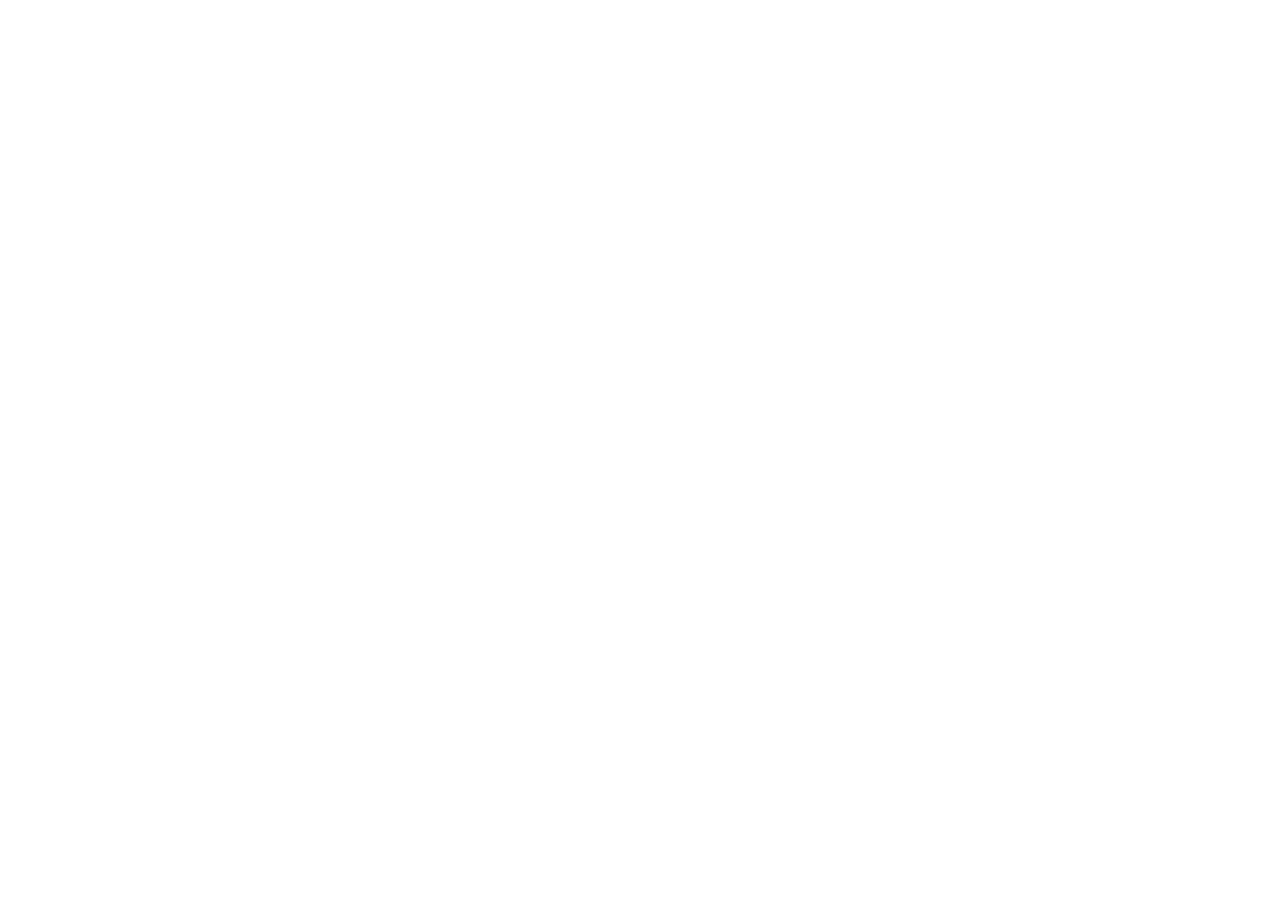
==== about.html @ b9330d1b "init project" ====
<!DOCTYPE html>
<html lang="en">

<head>
    <meta charset="UTF-8">
    <meta name="viewport" content="width=device-width, initial-scale=1.0">
    <title>ThinkPad Shop</title>
</head>

<body>

</body>

</html>
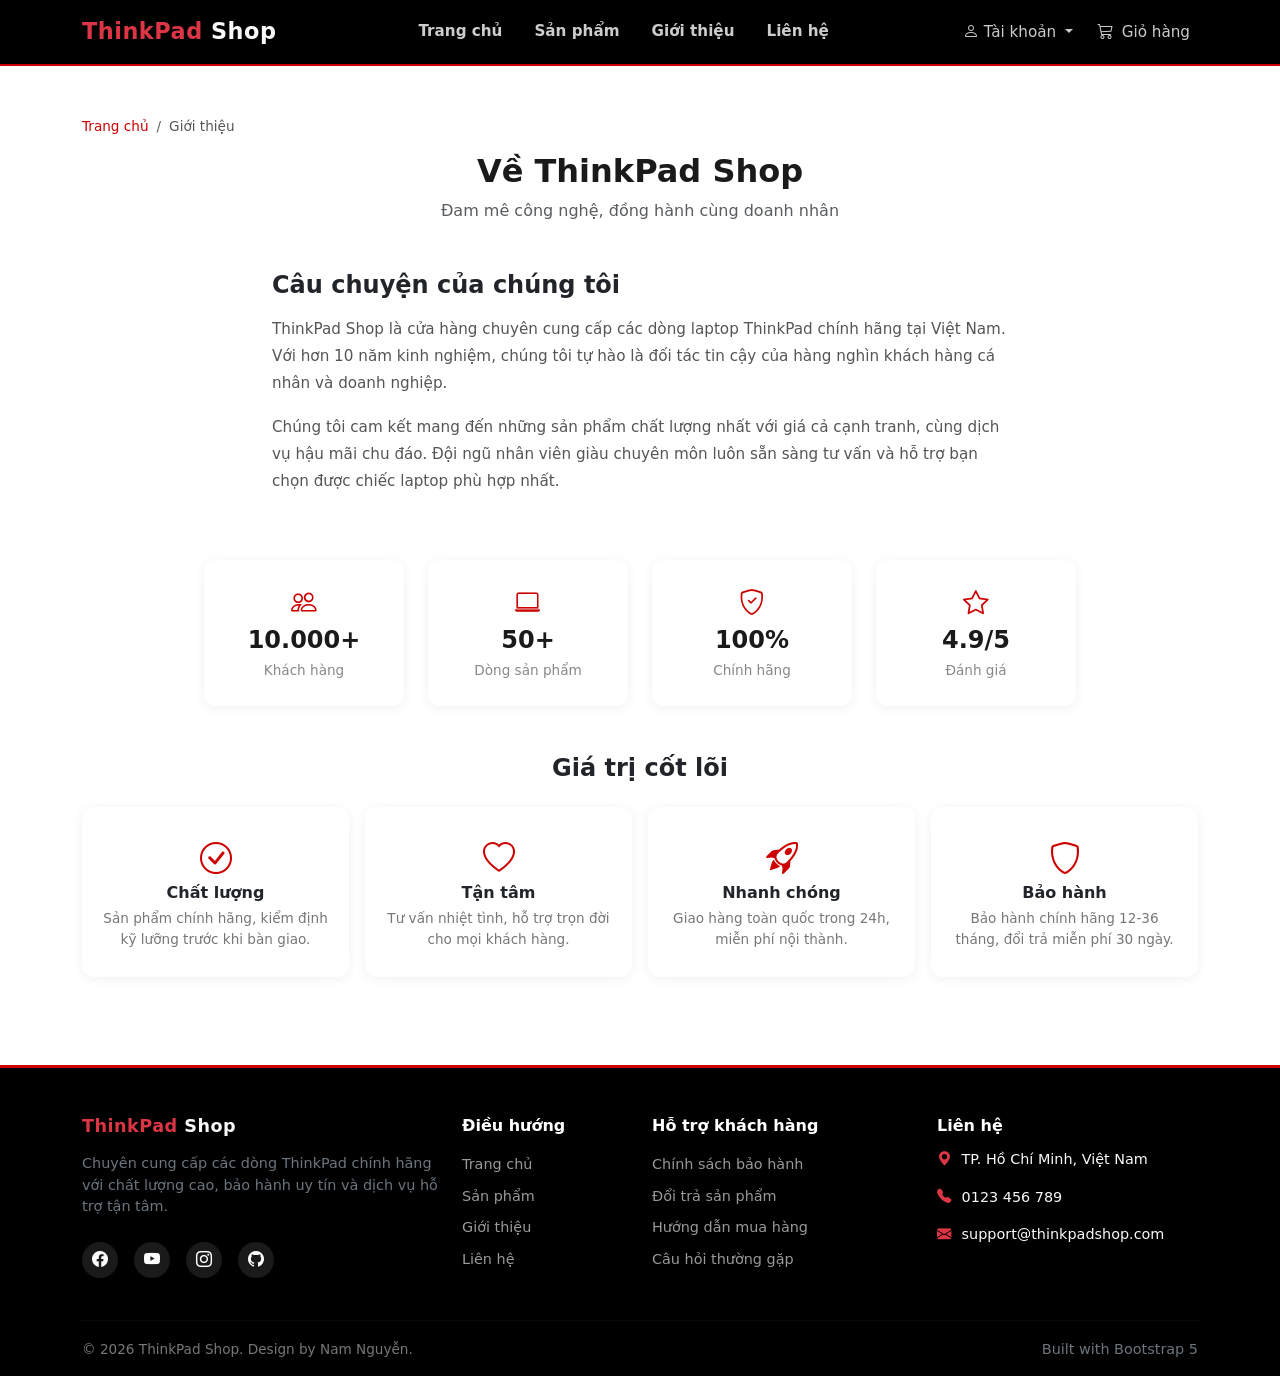
==== commit 75d21c1a: "update cart detail order payment register" ====
--- a/about.html
+++ b/about.html
@@ -1,14 +1,166 @@
 <!DOCTYPE html>
-<html lang="en">
-
+<html lang="vi">
 <head>
     <meta charset="UTF-8">
     <meta name="viewport" content="width=device-width, initial-scale=1.0">
     <title>ThinkPad Shop</title>
+
+    <link rel="stylesheet" href="./bootstrap/dist/css/bootstrap.min.css">
+    <link rel="stylesheet" href="./bootstrap/icons/bootstrap-icons.css">
+    <link rel="stylesheet" href="./assets/style/header.css">
+    <link rel="stylesheet" href="./assets/style/footer.css">
+    <link rel="stylesheet" href="./assets/style/about.css">
 </head>
+<body>
+    <!--Header-->
+    <header class="navbar navbar-expand-lg navbar-dark bg-black fixed-top">
+        <div class="container">
+            <a class="navbar-brand fw-bold text-danger" href="./index.html">
+                ThinkPad <span class="text-light">Shop</span>
+            </a>
 
-<body>
+            <div class="d-flex align-items-center gap-2 ms-auto order-lg-3">
+                <div class="dropdown">
+                    <a class="nav-link dropdown-toggle text-light px-2" href="#" role="button" data-bs-toggle="dropdown">
+                        <i class="bi bi-person fs-6"></i> <span class="d-none d-sm-inline">Tài khoản</span>
+                    </a>
+                    <ul class="dropdown-menu dropdown-menu-end">
+                        <li><a class="dropdown-item" href="./login.html">Đăng nhập</a></li>
+                        <li><a class="dropdown-item" href="./register.html">Đăng ký</a></li>
+                        <li><hr class="dropdown-divider"></li>
+                        <li><a class="dropdown-item text-danger" href="#" onclick="logoutUser();location.reload();return false;">Đăng xuất</a></li>
+                    </ul>
+                </div>
+                <a href="./cart.html" class="nav-link text-light px-2 position-relative">
+                    <i class="bi bi-cart3 fs-6"></i>
+                    <span class="badge bg-danger rounded-pill position-absolute cart-badge" style="font-size:0.65rem;top:-2px;right:-4px;display:none;">0</span>
+                    <span class="d-none d-sm-inline ms-1">Giỏ hàng</span>
+                </a>
+            </div>
 
+            <button class="navbar-toggler order-lg-4" type="button" data-bs-toggle="collapse" data-bs-target="#navbarMenu">
+                <span class="navbar-toggler-icon"></span>
+            </button>
+
+            <div class="collapse navbar-collapse order-lg-2" id="navbarMenu">
+                <ul class="navbar-nav mx-auto" id="mainMenu"></ul>
+                <script src="./data/homedb.js"></script>
+                <script>
+                    const mainMenu = document.getElementById("mainMenu");
+                    menuItems.forEach((item) => {
+                        mainMenu.innerHTML += `
+                            <li class="nav-item mx-2">
+                                <a class="nav-link fw-semibold" href="${item.href}">${item.text}</a>
+                            </li>
+                        `;
+                    });
+                    updateCartBadge();
+                    if (isLoggedIn()) {
+                        const dd = document.querySelector('.dropdown .dropdown-toggle');
+                        if (dd) dd.innerHTML = '<i class="bi bi-person-check fs-6"></i> <span class="d-none d-sm-inline">Tài khoản</span>';
+                    }
+                </script>
+            </div>
+        </div>
+    </header>
+
+    <main>
+        <div class="about-wrapper">
+            <div class="container py-2">
+                <nav aria-label="breadcrumb">
+                    <ol class="breadcrumb mb-0">
+                        <li class="breadcrumb-item"><a href="./index.html">Trang chủ</a></li>
+                        <li class="breadcrumb-item active">Giới thiệu</li>
+                    </ol>
+                </nav>
+            </div>
+            <div id="about-container"></div>
+        </div>
+    </main>
+    <script>
+        const aboutContainer = document.getElementById("about-container");
+        const statsHtml = aboutPageData.stats.map(s =>
+            `<div class="stat-item">
+                <i class="bi ${s.icon}"></i>
+                <span class="number">${s.number}</span>
+                <span class="label">${s.label}</span>
+            </div>`
+        ).join('');
+        const valuesHtml = aboutPageData.values.map(v =>
+            `<div class="col-6 col-md-3">
+                <div class="value-card">
+                    <i class="bi ${v.icon}"></i>
+                    <h5>${v.title}</h5>
+                    <p>${v.desc}</p>
+                </div>
+            </div>`
+        ).join('');
+
+        aboutContainer.innerHTML = `
+            <div class="container">
+                <div class="text-center mb-5">
+                    <h2>${aboutPageData.title}</h2>
+                    <p class="text-muted">${aboutPageData.subtitle}</p>
+                </div>
+                <div class="row justify-content-center mb-5">
+                    <div class="col-lg-8 about-intro">
+                        <h4 class="fw-bold mb-3">${aboutPageData.intro.heading}</h4>
+                        ${aboutPageData.intro.paragraphs.map(p => `<p>${p}</p>`).join('')}
+                    </div>
+                </div>
+                <div class="about-stats mb-5">${statsHtml}</div>
+                <h4 class="fw-bold text-center mb-4">Giá trị cốt lõi</h4>
+                <div class="row g-3">${valuesHtml}</div>
+            </div>
+        `;
+    </script>
+
+    <!-- Footer -->
+    <footer class="bg-black text-light pt-5 pb-3 mt-5" id="footer-container"></footer>
+    <script>
+        const footerContainer = document.getElementById("footer-container");
+        const footerHTML = `
+            <div class="container">
+                <div class="row g-4">
+                    <div class="col-lg-4 col-6">
+                        <h3 class="fw-bold text-danger">
+                            ${footerData.brand.name} <span class="text-light">${footerData.brand.suffix}</span>
+                        </h3>
+                        <p class="text-secondary mt-3">${footerData.brand.desc}</p>
+                        <div class="d-flex gap-3 mt-4">
+                            ${footerData.brand.socials.map(s => `<a href="${s.href}" class="social-icon"><i class="bi ${s.icon}"></i></a>`).join('')}
+                        </div>
+                    </div>
+                    <div class="col-lg-2 col-6">
+                        <h5 class="footer-title">${footerData.navigation.title}</h5>
+                        <ul class="list-unstyled">
+                            ${footerData.navigation.links.map(l => `<li><a href="${l.href}" class="footer-link">${l.text}</a></li>`).join('')}
+                        </ul>
+                    </div>
+                    <div class="col-lg-3 col-6">
+                        <h5 class="footer-title">${footerData.support.title}</h5>
+                        <ul class="list-unstyled">
+                            ${footerData.support.links.map(l => `<li><a href="${l.href}" class="footer-link">${l.text}</a></li>`).join('')}
+                        </ul>
+                    </div>
+                    <div class="col-lg-3 col-6">
+                        <h5 class="footer-title">${footerData.contact.title}</h5>
+                        ${footerData.contact.items.map(item => `<p><i class="bi ${item.icon} text-danger"></i> ${item.text}</p>`).join('')}
+                    </div>
+                </div>
+                <hr class="footer-divider">
+                <div class="row align-items-center">
+                    <div class="col-md-6 text-center text-md-start">
+                        <p class="copyright mb-0">${footerData.copyright}</p>
+                    </div>
+                    <div class="col-md-6 text-center text-md-end mt-3 mt-md-0">
+                        <span class="text-secondary">${footerData.builtWith}</span>
+                    </div>
+                </div>
+            </div>
+        `;
+        footerContainer.innerHTML = footerHTML;
+    </script>
+    <script src="./bootstrap/dist/js/bootstrap.bundle.min.js"></script>
 </body>
-
-</html>+</html>
--- a/assets/style/header.css
+++ b/assets/style/header.css
@@ -0,0 +1,235 @@
+/* ============================================
+   HEADER - ThinkPad Style
+   ============================================ */
+
+.navbar {
+    border-bottom: 2px solid #cc0000;
+    padding: 10px 0;
+    z-index: 1030;
+}
+
+.navbar-brand {
+    font-size: 1.4rem;
+    letter-spacing: 0.5px;
+    font-weight: 700;
+    text-decoration: none;
+}
+
+/* ---- Nút hamburger custom ---- */
+.btn-sidebar {
+    background: none;
+    border: none;
+    padding: 6px;
+    display: flex;
+    flex-direction: column;
+    gap: 5px;
+    cursor: pointer;
+}
+.btn-sidebar span {
+    display: block;
+    width: 24px;
+    height: 2px;
+    background: #fff;
+    border-radius: 2px;
+    transition: all 0.3s;
+}
+
+/* Menu desktop */
+.navbar .nav-link {
+    color: #ccc !important;
+    font-size: 0.95rem;
+    padding: 8px 16px;
+    transition: color 0.2s;
+    border-radius: 4px;
+}
+.navbar .nav-link:hover {
+    color: #fff !important;
+    background: rgba(255,255,255,0.06);
+}
+
+.dropdown-menu {
+    background: #1a1a1a;
+    border: 1px solid #333;
+    border-top: 2px solid #cc0000;
+    padding: 6px 0;
+}
+.dropdown-item {
+    color: #bbb;
+    font-size: 0.9rem;
+    padding: 10px 20px;
+    transition: all 0.2s;
+}
+.dropdown-item:hover {
+    background: #222;
+    color: #cc0000;
+}
+.dropdown-divider {
+    border-color: #333;
+}
+
+/* ============================================
+   SIDEBAR MOBILE
+   ============================================ */
+
+/* Overlay */
+.sidebar-overlay {
+    position: fixed;
+    top: 0;
+    left: 0;
+    width: 100%;
+    height: 100%;
+    background: rgba(0,0,0,0.6);
+    z-index: 1040;
+    opacity: 0;
+    visibility: hidden;
+    transition: all 0.3s ease;
+}
+.sidebar-overlay.active {
+    opacity: 1;
+    visibility: visible;
+}
+
+/* Sidebar */
+.sidebar {
+    position: fixed;
+    top: 0;
+    left: 0;
+    width: 280px;
+    height: 100%;
+    background: #0a0a0a;
+    z-index: 1050;
+    transform: translateX(-100%);
+    transition: transform 0.3s ease;
+    overflow-y: auto;
+    display: flex;
+    flex-direction: column;
+}
+.sidebar.active {
+    transform: translateX(0);
+}
+
+/* Header sidebar */
+.sidebar-header {
+    display: flex;
+    align-items: center;
+    justify-content: space-between;
+    padding: 18px 20px;
+    border-bottom: 1px solid #1a1a1a;
+}
+.sidebar-header .navbar-brand {
+    font-size: 1.2rem;
+}
+.btn-close-sidebar {
+    background: none;
+    border: none;
+    color: #999;
+    font-size: 1.3rem;
+    cursor: pointer;
+    padding: 4px 8px;
+    transition: color 0.2s;
+}
+.btn-close-sidebar:hover {
+    color: #fff;
+}
+
+/* Menu */
+.sidebar-menu {
+    list-style: none;
+    padding: 12px 0;
+    margin: 0;
+}
+.sidebar-link {
+    display: flex;
+    align-items: center;
+    gap: 12px;
+    padding: 14px 24px;
+    color: #aaa;
+    text-decoration: none;
+    font-size: 0.95rem;
+    border-left: 3px solid transparent;
+    transition: all 0.2s;
+}
+.sidebar-link i {
+    font-size: 1.1rem;
+    width: 20px;
+    text-align: center;
+}
+.sidebar-link:hover,
+.sidebar-link.active {
+    background: #111;
+    color: #fff;
+    border-left-color: #cc0000;
+    padding-left: 28px;
+}
+.sidebar-link.active {
+    color: #cc0000;
+}
+
+/* Divider */
+.sidebar-divider {
+    height: 1px;
+    background: #1a1a1a;
+    margin: 8px 20px;
+}
+
+/* ===== Mobile navbar collapse ===== */
+@media (max-width: 991.98px) {
+    .navbar-brand {
+        font-size: 1.1rem;
+    }
+    .navbar-collapse {
+        background: #0d0d0d;
+        padding: 16px;
+        border-radius: 0 0 12px 12px;
+        margin-top: 10px;
+        border-top: 2px solid #cc0000;
+        max-height: 85vh;
+        overflow-y: auto;
+    }
+    .navbar-collapse .navbar-nav {
+        text-align: center;
+    }
+    .navbar-collapse .nav-link {
+        padding: 12px 16px;
+        border-bottom: 1px solid #1a1a1a;
+        font-size: 1rem;
+    }
+
+    .navbar .d-flex.align-items-center.gap-2 {
+        gap: 4px !important;
+    }
+    .navbar .d-flex .nav-link {
+        padding: 6px 8px;
+        font-size: 0.9rem;
+        white-space: nowrap;
+    }
+    .navbar .d-flex .dropdown-menu {
+        position: absolute !important;
+    }
+}
+
+/* Ẩn sidebar trên desktop */
+@media (min-width: 992px) {
+    .sidebar,
+    .sidebar-overlay {
+        display: none;
+    }
+}
+
+/* Ẩn nút hamburger trên desktop */
+@media (min-width: 992px) {
+    .btn-sidebar {
+        display: none;
+    }
+}
+
+/* ===== Mobile nhỏ < 400px ===== */
+@media (max-width: 400px) {
+    .navbar-brand {
+        font-size: 1rem;
+    }
+    .navbar .nav-link {
+        font-size: 0.85rem;
+        padding: 6px 10px;
+    }
+}
--- a/assets/style/footer.css
+++ b/assets/style/footer.css
@@ -0,0 +1,168 @@
+/* ============================================
+   FOOTER - ThinkPad Style
+   ============================================ */
+
+footer {
+    background: #0d0d0d;
+    border-top: 3px solid #cc0000;
+    font-size: 0.9rem;
+}
+
+footer h3.fw-bold {
+    font-size: 1.1rem;
+    letter-spacing: 0.5px;
+}
+
+.footer-title {
+    color: #fff;
+    font-weight: 600;
+    margin-bottom: 14px;
+    font-size: 1rem;
+}
+
+.footer-link {
+    color: #999;
+    text-decoration: none;
+    display: block;
+    padding: 5px 0;
+    font-size: 0.9rem;
+    transition: color 0.2s;
+}
+.footer-link:hover {
+    color: #cc0000;
+}
+
+.social-icon {
+    display: inline-flex;
+    align-items: center;
+    justify-content: center;
+    width: 36px;
+    height: 36px;
+    background: #1a1a1a;
+    color: #fff;
+    border-radius: 50%;
+    font-size: 1rem;
+    text-decoration: none;
+    transition: all 0.2s;
+}
+.social-icon:hover {
+    background: #cc0000;
+    color: #fff;
+}
+
+.footer-divider {
+    border-color: #222;
+    margin: 28px 0 18px;
+}
+
+.copyright {
+    color: #777;
+    font-size: 0.85rem;
+}
+
+footer p i {
+    width: 20px;
+    text-align: center;
+    margin-right: 6px;
+}
+
+/* ===== Tablet + Mobile < 992px ===== */
+@media (max-width: 991.98px) {
+    footer .row.g-4 > div {
+        margin-bottom: 24px;
+    }
+    footer .row.g-4 > div:last-child {
+        margin-bottom: 0;
+    }
+}
+
+/* ===== Mobile < 768px ===== */
+@media (max-width: 767.98px) {
+    footer {
+        text-align: center;
+    }
+
+    footer .row.g-4 > div {
+        padding-bottom: 20px;
+        margin-bottom: 20px;
+        border-bottom: 1px solid #1a1a1a;
+    }
+    footer .row.g-4 > div:last-child {
+        padding-bottom: 0;
+        margin-bottom: 0;
+        border-bottom: none;
+    }
+
+    .footer-title {
+        margin-bottom: 12px;
+        font-size: 1rem;
+    }
+
+    .social-icon {
+        width: 40px;
+        height: 40px;
+        font-size: 1.1rem;
+    }
+
+    .d-flex.gap-3 {
+        justify-content: center;
+    }
+
+    footer p i {
+        margin-right: 4px;
+    }
+
+    .copyright {
+        font-size: 0.8rem;
+    }
+}
+
+/* ===== Mobile nhỏ < 576px ===== */
+@media (max-width: 575.98px) {
+    footer {
+        font-size: 0.85rem;
+        padding-top: 24px;
+        padding-bottom: 16px;
+    }
+
+    footer .row.g-4 > div {
+        padding-bottom: 16px;
+        margin-bottom: 16px;
+    }
+
+    .footer-title {
+        font-size: 0.9rem;
+        margin-bottom: 10px;
+    }
+
+    .footer-link {
+        font-size: 0.85rem;
+        padding: 3px 0;
+    }
+
+    .copyright {
+        font-size: 0.78rem;
+    }
+
+    .footer-divider {
+        margin: 16px 0 12px;
+    }
+}
+
+/* ===== Mobile siêu nhỏ < 400px ===== */
+@media (max-width: 400px) {
+    footer {
+        font-size: 0.78rem;
+    }
+    .footer-title {
+        font-size: 0.85rem;
+    }
+    .social-icon {
+        width: 32px;
+        height: 32px;
+        font-size: 0.85rem;
+    }
+    footer p i {
+        margin-right: 6px;
+    }
+}
--- a/assets/style/about.css
+++ b/assets/style/about.css
@@ -0,0 +1,126 @@
+.breadcrumb {
+    background: transparent;
+    padding: 8px 0;
+    margin-bottom: 0;
+    font-size: 0.85rem;
+}
+
+.breadcrumb a {
+    color: #cc0000;
+    text-decoration: none;
+}
+
+.breadcrumb a:hover {
+    text-decoration: underline;
+}
+
+.breadcrumb-item.active {
+    color: #555;
+}
+
+.about-wrapper {
+    padding: 100px 16px 40px;
+}
+
+.about-wrapper h2 {
+    font-weight: 700;
+    color: #1a1a1a;
+}
+
+.about-intro p {
+    color: #555;
+    line-height: 1.8;
+    font-size: 0.95rem;
+}
+
+.about-stats {
+    display: flex;
+    justify-content: center;
+    gap: 24px;
+    flex-wrap: wrap;
+}
+
+.stat-item {
+    text-align: center;
+    padding: 24px 28px;
+    background: #fff;
+    border-radius: 12px;
+    box-shadow: 0 2px 12px rgba(0,0,0,0.06);
+    flex: 1;
+    min-width: 140px;
+    max-width: 200px;
+}
+
+.stat-item i {
+    font-size: 1.6rem;
+    color: #cc0000;
+    margin-bottom: 8px;
+}
+
+.stat-item .number {
+    font-size: 1.5rem;
+    font-weight: 700;
+    color: #1a1a1a;
+    display: block;
+}
+
+.stat-item .label {
+    font-size: 0.85rem;
+    color: #888;
+}
+
+.value-card {
+    text-align: center;
+    padding: 28px 20px;
+    background: #fff;
+    border-radius: 12px;
+    box-shadow: 0 2px 12px rgba(0,0,0,0.06);
+    height: 100%;
+    transition: transform 0.3s;
+}
+
+.value-card:hover {
+    transform: translateY(-4px);
+}
+
+.value-card i {
+    font-size: 2rem;
+    color: #cc0000;
+    margin-bottom: 12px;
+}
+
+.value-card h5 {
+    font-weight: 600;
+    font-size: 1rem;
+    margin-bottom: 6px;
+}
+
+.value-card p {
+    color: #777;
+    font-size: 0.85rem;
+    margin: 0;
+    line-height: 1.5;
+}
+
+@media (max-width: 767.98px) {
+    .about-wrapper {
+        padding: 80px 12px 24px;
+    }
+    .stat-item {
+        min-width: 120px;
+        padding: 18px 16px;
+    }
+    .stat-item .number {
+        font-size: 1.2rem;
+    }
+}
+
+@media (max-width: 575.98px) {
+    .about-stats {
+        gap: 12px;
+    }
+    .stat-item {
+        min-width: calc(50% - 12px);
+        max-width: none;
+    }
+}
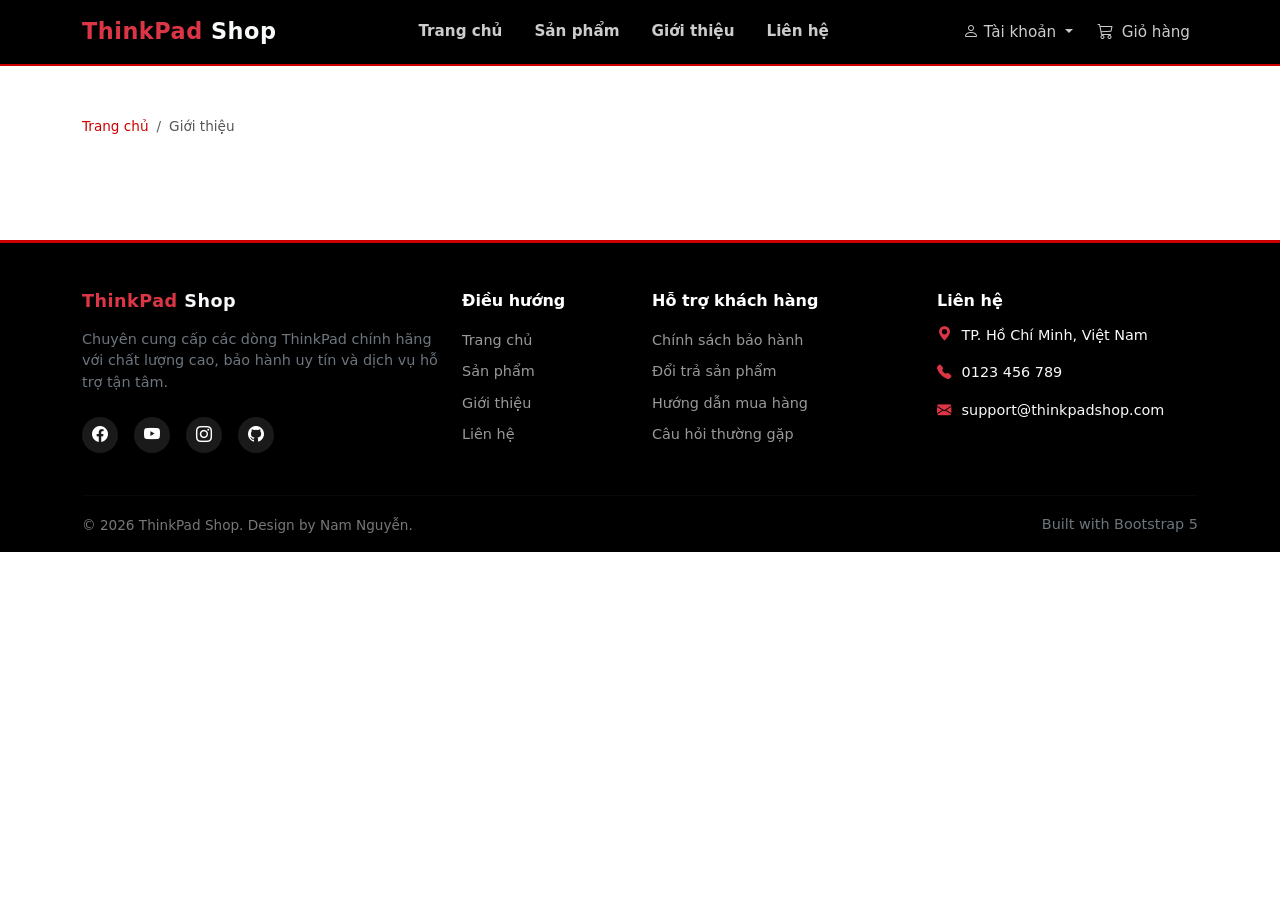
==== commit 09f58b9a: "create admin.css and admin.html , remove file  homedb.js" ====
--- a/about.html
+++ b/about.html
@@ -1,5 +1,6 @@
 <!DOCTYPE html>
 <html lang="vi">
+
 <head>
     <meta charset="UTF-8">
     <meta name="viewport" content="width=device-width, initial-scale=1.0">
@@ -11,6 +12,7 @@
     <link rel="stylesheet" href="./assets/style/footer.css">
     <link rel="stylesheet" href="./assets/style/about.css">
 </head>
+
 <body>
     <!--Header-->
     <header class="navbar navbar-expand-lg navbar-dark bg-black fixed-top">
@@ -21,30 +23,50 @@
 
             <div class="d-flex align-items-center gap-2 ms-auto order-lg-3">
                 <div class="dropdown">
-                    <a class="nav-link dropdown-toggle text-light px-2" href="#" role="button" data-bs-toggle="dropdown">
+                    <a class="nav-link dropdown-toggle text-light px-2" href="#" role="button"
+                        data-bs-toggle="dropdown">
                         <i class="bi bi-person fs-6"></i> <span class="d-none d-sm-inline">Tài khoản</span>
                     </a>
                     <ul class="dropdown-menu dropdown-menu-end">
                         <li><a class="dropdown-item" href="./login.html">Đăng nhập</a></li>
                         <li><a class="dropdown-item" href="./register.html">Đăng ký</a></li>
-                        <li><hr class="dropdown-divider"></li>
-                        <li><a class="dropdown-item text-danger" href="#" onclick="logoutUser();location.reload();return false;">Đăng xuất</a></li>
+                        <li>
+                            <hr class="dropdown-divider">
+                        </li>
+                        <li><a class="dropdown-item text-danger" href="#"
+                                onclick="logoutUser();location.reload();return false;">Đăng xuất</a></li>
                     </ul>
                 </div>
                 <a href="./cart.html" class="nav-link text-light px-2 position-relative">
                     <i class="bi bi-cart3 fs-6"></i>
-                    <span class="badge bg-danger rounded-pill position-absolute cart-badge" style="font-size:0.65rem;top:-2px;right:-4px;display:none;">0</span>
+                    <span class="badge bg-danger rounded-pill position-absolute cart-badge"
+                        style="font-size:0.65rem;top:-2px;right:-4px;display:none;">0</span>
                     <span class="d-none d-sm-inline ms-1">Giỏ hàng</span>
                 </a>
             </div>
 
-            <button class="navbar-toggler order-lg-4" type="button" data-bs-toggle="collapse" data-bs-target="#navbarMenu">
+            <button class="navbar-toggler order-lg-4" type="button" data-bs-toggle="collapse"
+                data-bs-target="#navbarMenu">
                 <span class="navbar-toggler-icon"></span>
             </button>
 
             <div class="collapse navbar-collapse order-lg-2" id="navbarMenu">
                 <ul class="navbar-nav mx-auto" id="mainMenu"></ul>
-                <script src="./data/homedb.js"></script>
+                <script>
+                    // ===== inlined homedb.js =====
+                    const menuItems = [
+                        { href: "./index.html", text: "Trang chủ" },
+                        { href: "./products.html", text: "Sản phẩm" },
+                        { href: "./about.html", text: "Giới thiệu" },
+                        { href: "./contact.html", text: "Liên hệ" }
+                    ];
+                    const categorise = [{ title: "ThinkPad X1", content: "Cao cấp, siêu nhẹ, cho doanh nhân.", image: "./assets/image/cate.jpg" }, { title: "ThinkPad T Series", content: "Văn phòng, lập trình, pin bền.", image: "./assets/image/cate.jpg" }, { title: "ThinkPad P Series", content: "Workstation cho đồ họa và kỹ thuật.", image: "./assets/image/cate.jpg" }, { title: "ThinkPad E Series", content: "Giá tốt cho sinh viên và văn phòng.", image: "./assets/image/cate.jpg" }];
+                    const carouselData = [{ image: "./assets/image/carousel1.jpg", title: "ThinkPad X1 Carbon Gen 12", subtitle: "Siêu nhẹ · Bền bỉ · Hiệu năng đỉnh cao", active: true }, { image: "./assets/image/carousel2.jpg", title: "ThinkPad T Series 2025", subtitle: "Ổn định · Chuyên nghiệp · Giá tốt", active: false }, { image: "./assets/image/carousel3.jpg", title: "ThinkPad P Series Workstation", subtitle: "Đồ họa mạnh · Chuẩn kỹ sư · Hiệu năng workstation", active: false }];
+                    const featuredProducts = [{ image: "./assets/image/cate.jpg", name: "ThinkPad X1 Carbon", specs: "Intel Core Ultra 7 · 32GB RAM · 1TB SSD", price: "39.990.000₫", id: "x1-carbon-gen12" }, { image: "./assets/image/cate.jpg", name: "ThinkPad T14s Gen 5", specs: "AMD Ryzen 7 · 16GB RAM · 512GB SSD", price: "28.500.000₫", id: "t14s-gen5" }, { image: "./assets/image/cate.jpg", name: "ThinkPad E16 Gen 2", specs: "Intel Core i7 · 16GB RAM · 512GB SSD", price: "22.990.000₫", id: "e16-gen2" }, { image: "./assets/image/cate.jpg", name: "ThinkPad P16s Gen 3", specs: "AMD Ryzen 9 · 32GB RAM · 1TB SSD", price: "45.000.000₫", id: "p16s-gen3" }];
+                    const footerData = { brand: { name: 'ThinkPad', suffix: 'Shop', desc: 'Chuyên cung cấp các dòng ThinkPad chính hãng với chất lượng cao, bảo hành uy tín và dịch vụ hỗ trợ tận tâm.', socials: [{ icon: 'bi-facebook', href: '#' }, { icon: 'bi-youtube', href: '#' }, { icon: 'bi-instagram', href: '#' }, { icon: 'bi-github', href: '#' }] }, navigation: { title: 'Điều hướng', links: [{ href: './index.html', text: 'Trang chủ' }, { href: './products.html', text: 'Sản phẩm' }, { href: './about.html', text: 'Giới thiệu' }, { href: './contact.html', text: 'Liên hệ' }] }, support: { title: 'Hỗ trợ khách hàng', links: [{ href: '#', text: 'Chính sách bảo hành' }, { href: '#', text: 'Đổi trả sản phẩm' }, { href: '#', text: 'Hướng dẫn mua hàng' }, { href: '#', text: 'Câu hỏi thường gặp' }] }, contact: { title: 'Liên hệ', items: [{ icon: 'bi-geo-alt-fill', text: 'TP. Hồ Chí Minh, Việt Nam' }, { icon: 'bi-telephone-fill', text: '0123 456 789' }, { icon: 'bi-envelope-fill', text: 'support@thinkpadshop.com' }] }, copyright: '© 2026 ThinkPad Shop. Design by Nam Nguyễn.', builtWith: 'Built with Bootstrap 5' };
+                    function isLoggedIn() { return localStorage.getItem('thinkpad_logged_in') === 'true' } function loginUser() { localStorage.setItem('thinkpad_logged_in', 'true') } function logoutUser() { localStorage.removeItem('thinkpad_logged_in') } function getCart() { try { return JSON.parse(localStorage.getItem('thinkpad_cart')) || [] } catch { return [] } } function saveCart(cart) { localStorage.setItem('thinkpad_cart', JSON.stringify(cart)) } function addToCart(product) { const cart = getCart(); const existing = cart.find(item => item.id === product.id); if (existing) { existing.qty += product.qty || 1 } else { cart.push({ id: product.id, image: product.image, name: product.name, specs: product.specs, price: typeof product.price === 'string' ? parsePrice(product.price) : product.price, qty: product.qty || 1 }) } saveCart(cart); alert('Đã thêm vào giỏ hàng!'); updateCartBadge() } function updateCartBadge() { const cart = getCart(); const count = cart.reduce((sum, item) => sum + item.qty, 0); document.querySelectorAll('.cart-badge').forEach(el => { el.textContent = count; el.style.display = count > 0 ? 'inline' : 'none' }) } function parsePrice(str) { return parseInt(String(str).replace(/[.\s₫]/g, '')) } function fmtPrice(num) { return Number(num).toString().replace(/\B(?=(\d{3})+(?!\d))/g, '.') + '₫' }
+                    // ===== end inlined homedb.js =====
+                </script>
                 <script>
                     const mainMenu = document.getElementById("mainMenu");
                     menuItems.forEach((item) => {
@@ -163,4 +185,5 @@
     </script>
     <script src="./bootstrap/dist/js/bootstrap.bundle.min.js"></script>
 </body>
-</html>
+
+</html>
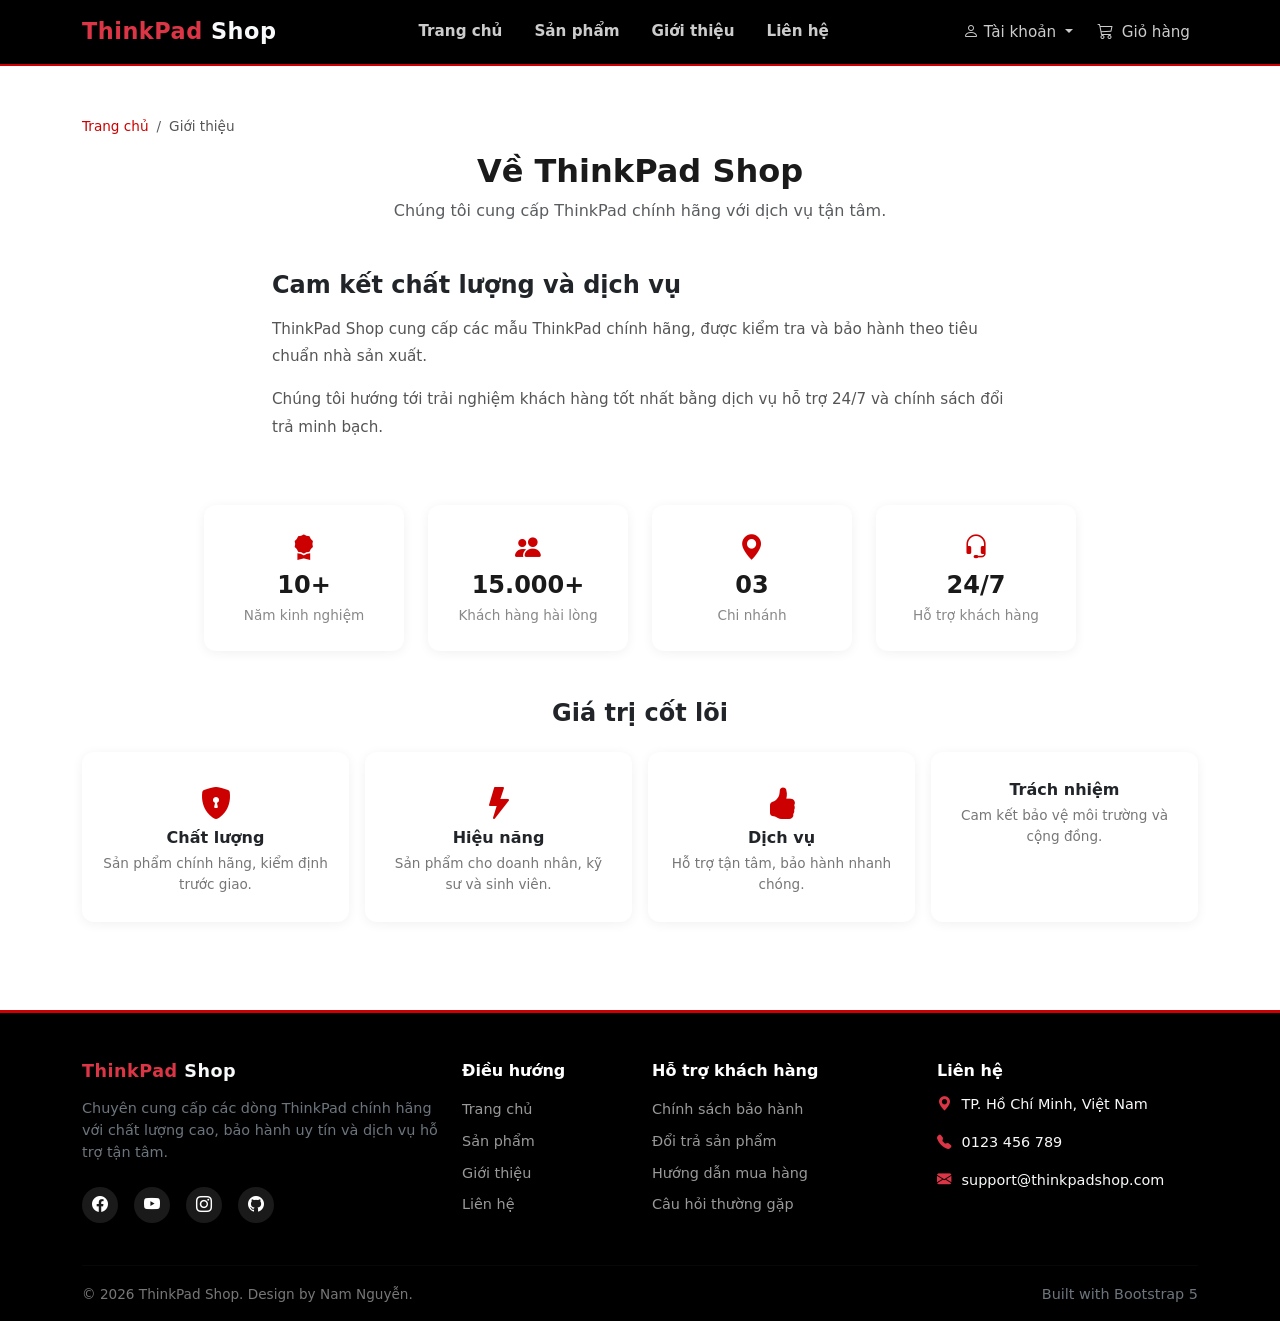
==== commit 56621ccf: "refactor code" ====
--- a/about.html
+++ b/about.html
@@ -97,6 +97,7 @@
                 </nav>
             </div>
             <div id="about-container"></div>
+            <script src="./data/aboutPageData.js"></script>
         </div>
     </main>
     <script>
--- a/assets/style/header.css
+++ b/assets/style/header.css
@@ -232,4 +232,81 @@
         font-size: 0.85rem;
         padding: 6px 10px;
     }
+}
+
+/* Pagination - red theme */
+.pagination .page-link {
+    color: #cc0000;
+    border-color: #cc0000;
+    border-radius: 6px;
+    padding: 6px 10px;
+    margin: 0 4px;
+}
+.pagination .page-link:hover {
+    color: #fff;
+    background-color: #cc0000;
+    border-color: #cc0000;
+}
+.pagination .page-item.active .page-link {
+    background-color: #cc0000;
+    color: #fff;
+    border-color: #cc0000;
+    box-shadow: 0 4px 10px rgba(204,0,0,0.15);
+}
+.pagination .page-item.disabled .page-link {
+    color: #777;
+    border-color: #e9e9e9;
+    background: transparent;
+}
+
+/* Brand hover accents */
+:root {
+    --brand: #cc0000;
+    --brand-dark: #990000;
+}
+
+/* General link hover — use brand color */
+a:hover {
+    color: var(--brand);
+    text-decoration: underline;
+}
+
+/* Navbar: keep white text but subtle red background on hover */
+.navbar .nav-link:hover {
+    color: #fff !important;
+    background: rgba(204,0,0,0.06);
+}
+
+/* Sidebar link hover should use brand accent */
+.sidebar-link:hover {
+    color: var(--brand);
+    border-left-color: var(--brand);
+    background: rgba(204,0,0,0.03);
+}
+
+/* Footer link hover */
+.footer-link:hover {
+    color: var(--brand);
+}
+
+/* Outline secondary buttons — subtle brand fill on hover */
+.btn-outline-secondary:hover,
+.btn-outline-secondary:focus {
+    color: #fff !important;
+    background: var(--brand) !important;
+    border-color: var(--brand) !important;
+}
+
+/* Subtle red focus ring for form controls and interactive elements */
+.btn:focus, .page-link:focus, .form-control:focus, .form-select:focus {
+    box-shadow: 0 0 0 0.2rem rgba(204,0,0,0.12);
+}
+
+/* Header hover: chữ đỏ, no background */
+.navbar .nav-link:hover,
+.navbar-brand:hover,
+.navbar-brand:hover .text-light {
+    color: var(--brand) !important;
+    background: transparent !important;
+    text-decoration: none !important;
 }
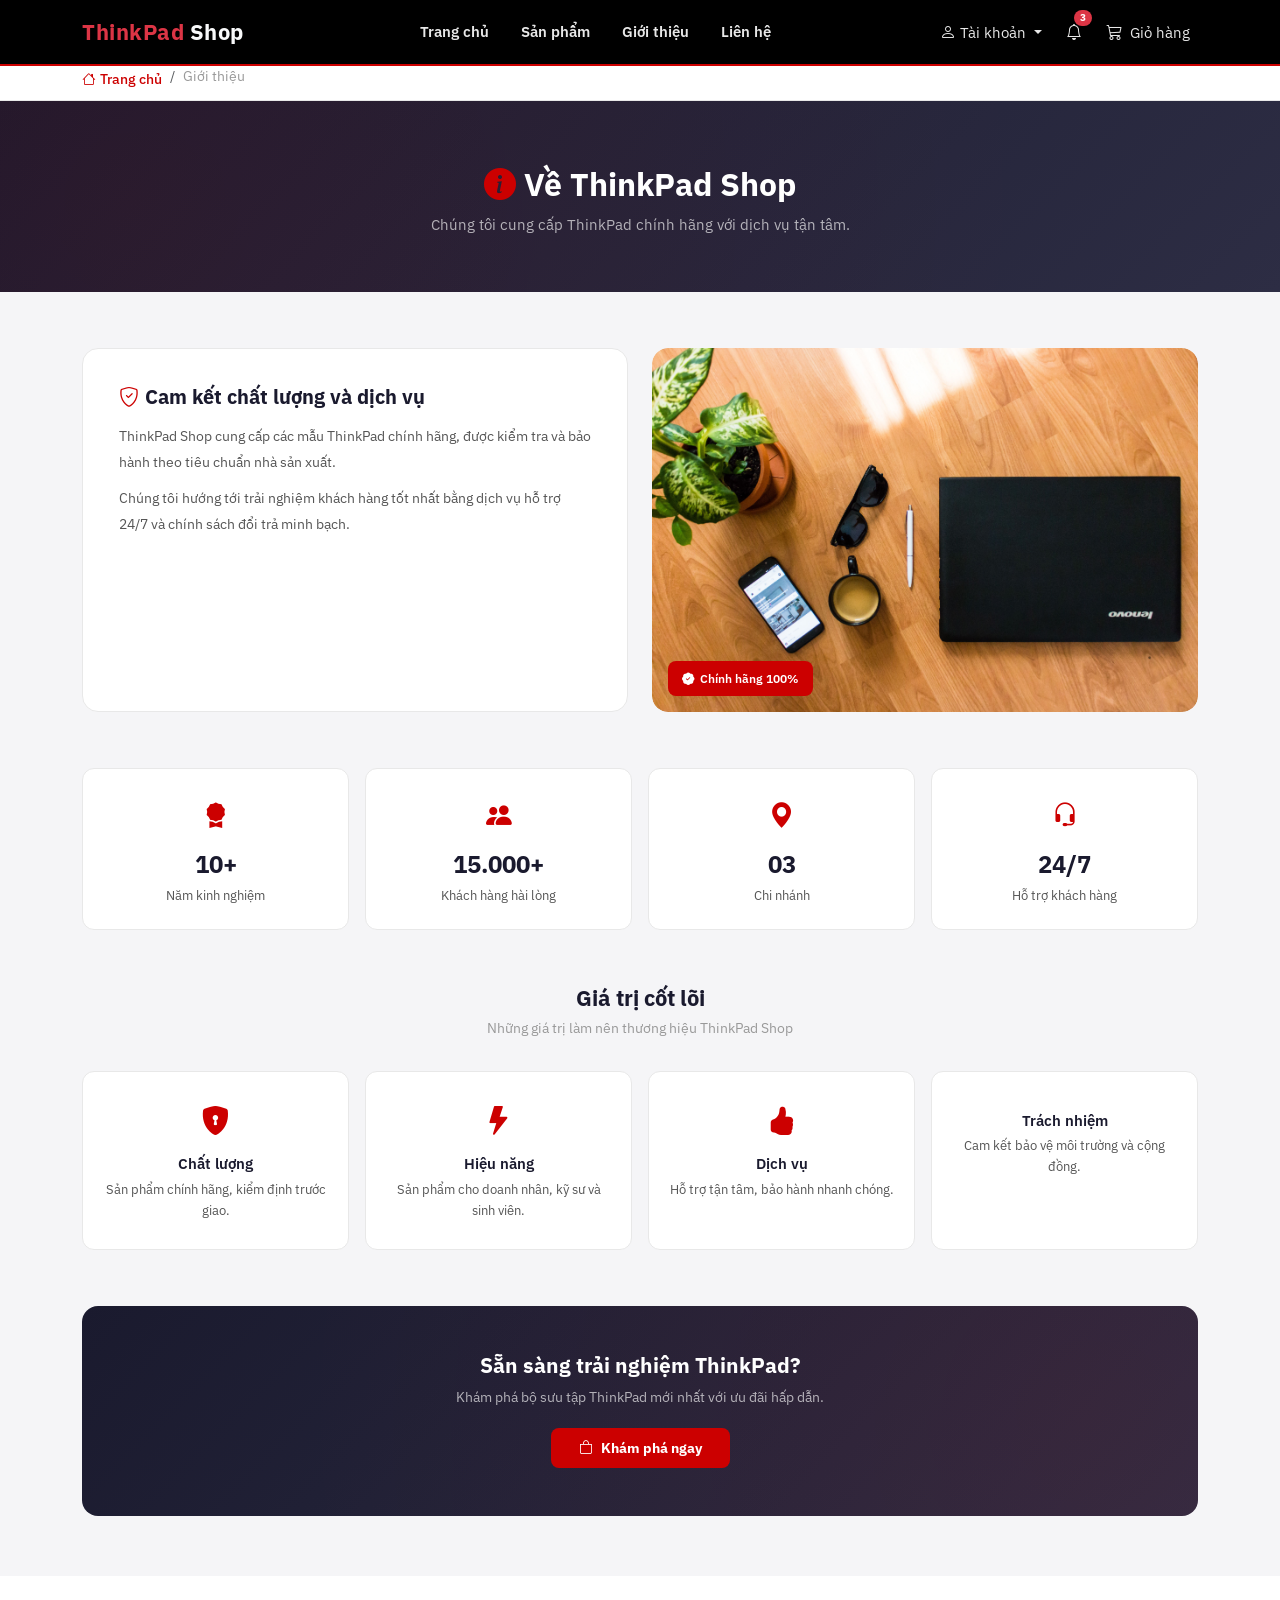
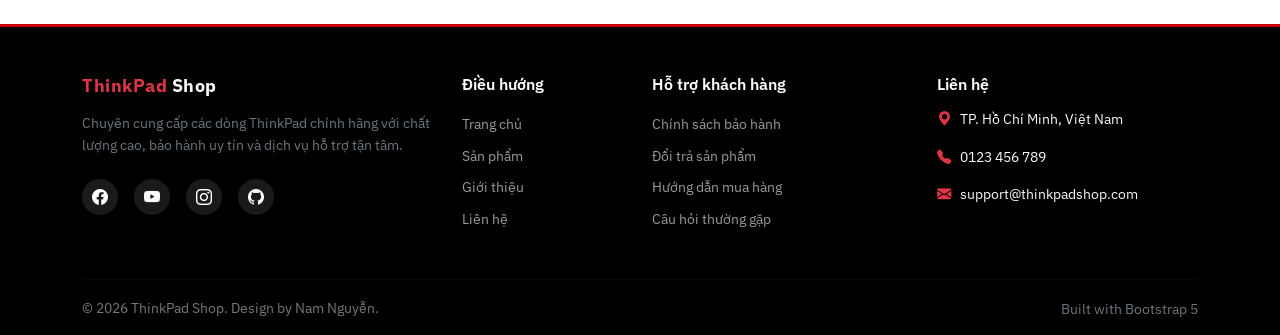
==== commit 60dad885: "update index and product" ====
--- a/about.html
+++ b/about.html
@@ -4,7 +4,12 @@
 <head>
     <meta charset="UTF-8">
     <meta name="viewport" content="width=device-width, initial-scale=1.0">
-    <title>ThinkPad Shop</title>
+    <title>Giới thiệu - ThinkPad Shop</title>
+
+    <link rel="preconnect" href="https://fonts.googleapis.com">
+    <link rel="preconnect" href="https://fonts.gstatic.com" crossorigin>
+    <link href="https://fonts.googleapis.com/css2?family=IBM+Plex+Sans:wght@400;500;600;700;800&display=swap"
+        rel="stylesheet">
 
     <link rel="stylesheet" href="./bootstrap/dist/css/bootstrap.min.css">
     <link rel="stylesheet" href="./bootstrap/icons/bootstrap-icons.css">
@@ -14,6 +19,7 @@
 </head>
 
 <body>
+    <!--Header-->
     <!--Header-->
     <header class="navbar navbar-expand-lg navbar-dark bg-black fixed-top">
         <div class="container">
@@ -37,6 +43,29 @@
                                 onclick="logoutUser();location.reload();return false;">Đăng xuất</a></li>
                     </ul>
                 </div>
+                <div class="dropdown">
+                    <a class="nav-link text-light px-2 position-relative" href="#" role="button"
+                        data-bs-toggle="dropdown">
+                        <i class="bi bi-bell fs-6"></i>
+                        <span class="badge bg-danger rounded-pill position-absolute notif-badge"
+                            style="font-size:0.6rem;top:-2px;right:-2px;">3</span>
+                    </a>
+                    <ul class="dropdown-menu dropdown-menu-end" style="min-width:280px;">
+                        <li>
+                            <h6 class="dropdown-header">Thông báo</h6>
+                        </li>
+                        <li><a class="dropdown-item" href="#"><small class="text-muted">ThinkPad X1 Carbon vừa được cập
+                                    nhật giá mới</small></a></li>
+                        <li><a class="dropdown-item" href="#"><small class="text-muted">Khuyến mãi đặc biệt dòng T
+                                    Series</small></a></li>
+                        <li><a class="dropdown-item" href="#"><small class="text-muted">Bảo hành mở rộng cho P
+                                    Series</small></a></li>
+                        <li>
+                            <hr class="dropdown-divider">
+                        </li>
+                        <li><a class="dropdown-item text-center small" href="#">Xem tất cả</a></li>
+                    </ul>
+                </div>
                 <a href="./cart.html" class="nav-link text-light px-2 position-relative">
                     <i class="bi bi-cart3 fs-6"></i>
                     <span class="badge bg-danger rounded-pill position-absolute cart-badge"
@@ -53,19 +82,43 @@
             <div class="collapse navbar-collapse order-lg-2" id="navbarMenu">
                 <ul class="navbar-nav mx-auto" id="mainMenu"></ul>
                 <script>
-                    // ===== inlined homedb.js =====
                     const menuItems = [
                         { href: "./index.html", text: "Trang chủ" },
                         { href: "./products.html", text: "Sản phẩm" },
                         { href: "./about.html", text: "Giới thiệu" },
                         { href: "./contact.html", text: "Liên hệ" }
                     ];
-                    const categorise = [{ title: "ThinkPad X1", content: "Cao cấp, siêu nhẹ, cho doanh nhân.", image: "./assets/image/cate.jpg" }, { title: "ThinkPad T Series", content: "Văn phòng, lập trình, pin bền.", image: "./assets/image/cate.jpg" }, { title: "ThinkPad P Series", content: "Workstation cho đồ họa và kỹ thuật.", image: "./assets/image/cate.jpg" }, { title: "ThinkPad E Series", content: "Giá tốt cho sinh viên và văn phòng.", image: "./assets/image/cate.jpg" }];
-                    const carouselData = [{ image: "./assets/image/carousel1.jpg", title: "ThinkPad X1 Carbon Gen 12", subtitle: "Siêu nhẹ · Bền bỉ · Hiệu năng đỉnh cao", active: true }, { image: "./assets/image/carousel2.jpg", title: "ThinkPad T Series 2025", subtitle: "Ổn định · Chuyên nghiệp · Giá tốt", active: false }, { image: "./assets/image/carousel3.jpg", title: "ThinkPad P Series Workstation", subtitle: "Đồ họa mạnh · Chuẩn kỹ sư · Hiệu năng workstation", active: false }];
-                    const featuredProducts = [{ image: "./assets/image/cate.jpg", name: "ThinkPad X1 Carbon", specs: "Intel Core Ultra 7 · 32GB RAM · 1TB SSD", price: "39.990.000₫", id: "x1-carbon-gen12" }, { image: "./assets/image/cate.jpg", name: "ThinkPad T14s Gen 5", specs: "AMD Ryzen 7 · 16GB RAM · 512GB SSD", price: "28.500.000₫", id: "t14s-gen5" }, { image: "./assets/image/cate.jpg", name: "ThinkPad E16 Gen 2", specs: "Intel Core i7 · 16GB RAM · 512GB SSD", price: "22.990.000₫", id: "e16-gen2" }, { image: "./assets/image/cate.jpg", name: "ThinkPad P16s Gen 3", specs: "AMD Ryzen 9 · 32GB RAM · 1TB SSD", price: "45.000.000₫", id: "p16s-gen3" }];
+                    const categorise = [
+                        { title: "ThinkPad X1", content: "Cao cấp, siêu nhẹ, cho doanh nhân.", image: "./assets/image/cate.jpg" },
+                        { title: "ThinkPad T Series", content: "Văn phòng, lập trình, pin bền.", image: "./assets/image/cate.jpg" },
+                        { title: "ThinkPad P Series", content: "Workstation cho đồ họa và kỹ thuật.", image: "./assets/image/cate.jpg" },
+                        { title: "ThinkPad E Series", content: "Giá tốt cho sinh viên và văn phòng.", image: "./assets/image/cate.jpg" }
+                    ];
+                    const carouselData = [
+                        { image: "./assets/image/carousel1.jpg", title: "ThinkPad X1 Carbon Gen 12", subtitle: "Siêu nhẹ · Bền bỉ · Hiệu năng đỉnh cao", active: true },
+                        { image: "./assets/image/carousel2.jpg", title: "ThinkPad T Series 2025", subtitle: "Ổn định · Chuyên nghiệp · Giá tốt", active: false },
+                        { image: "./assets/image/carousel3.jpg", title: "ThinkPad P Series Workstation", subtitle: "Đồ họa mạnh · Chuẩn kỹ sư · Hiệu năng workstation", active: false }
+                    ];
+                    const featuredProducts = [
+                        { image: "./assets/image/cate.jpg", name: "ThinkPad X1 Carbon", specs: "Intel Core Ultra 7 · 32GB RAM · 1TB SSD", price: "39.990.000₫", id: "x1-carbon-gen12" },
+                        { image: "./assets/image/cate.jpg", name: "ThinkPad T14s Gen 5", specs: "AMD Ryzen 7 · 16GB RAM · 512GB SSD", price: "28.500.000₫", id: "t14s-gen5" },
+                        { image: "./assets/image/cate.jpg", name: "ThinkPad E16 Gen 2", specs: "Intel Core i7 · 16GB RAM · 512GB SSD", price: "22.990.000₫", id: "e16-gen2" },
+                        { image: "./assets/image/cate.jpg", name: "ThinkPad P16s Gen 3", specs: "AMD Ryzen 9 · 32GB RAM · 1TB SSD", price: "45.000.000₫", id: "p16s-gen3" },
+                        { image: "./assets/image/cate.jpg", name: "ThinkPad X1 Yoga Gen 4", specs: "Intel Core i7 · 16GB RAM · 512GB SSD", price: "34.500.000₫", id: "x1-yoga-gen4" },
+                        { image: "./assets/image/cate.jpg", name: "ThinkPad T14 Gen 12", specs: "Intel Core i7 · 16GB RAM · 512GB SSD", price: "29.990.000₫", id: "t14-gen12" },
+                        { image: "./assets/image/cate.jpg", name: "ThinkPad P1 Gen 5", specs: "Intel Xeon · 64GB RAM · 4TB SSD", price: "129.990.000₫", id: "p1-gen5" },
+                        { image: "./assets/image/cate.jpg", name: "ThinkPad E14 Gen 4", specs: "AMD Ryzen 7 · 16GB RAM · 1TB SSD", price: "21.990.000₫", id: "e14-g4" }
+                    ];
                     const footerData = { brand: { name: 'ThinkPad', suffix: 'Shop', desc: 'Chuyên cung cấp các dòng ThinkPad chính hãng với chất lượng cao, bảo hành uy tín và dịch vụ hỗ trợ tận tâm.', socials: [{ icon: 'bi-facebook', href: '#' }, { icon: 'bi-youtube', href: '#' }, { icon: 'bi-instagram', href: '#' }, { icon: 'bi-github', href: '#' }] }, navigation: { title: 'Điều hướng', links: [{ href: './index.html', text: 'Trang chủ' }, { href: './products.html', text: 'Sản phẩm' }, { href: './about.html', text: 'Giới thiệu' }, { href: './contact.html', text: 'Liên hệ' }] }, support: { title: 'Hỗ trợ khách hàng', links: [{ href: '#', text: 'Chính sách bảo hành' }, { href: '#', text: 'Đổi trả sản phẩm' }, { href: '#', text: 'Hướng dẫn mua hàng' }, { href: '#', text: 'Câu hỏi thường gặp' }] }, contact: { title: 'Liên hệ', items: [{ icon: 'bi-geo-alt-fill', text: 'TP. Hồ Chí Minh, Việt Nam' }, { icon: 'bi-telephone-fill', text: '0123 456 789' }, { icon: 'bi-envelope-fill', text: 'support@thinkpadshop.com' }] }, copyright: '© 2026 ThinkPad Shop. Design by Nam Nguyễn.', builtWith: 'Built with Bootstrap 5' };
-                    function isLoggedIn() { return localStorage.getItem('thinkpad_logged_in') === 'true' } function loginUser() { localStorage.setItem('thinkpad_logged_in', 'true') } function logoutUser() { localStorage.removeItem('thinkpad_logged_in') } function getCart() { try { return JSON.parse(localStorage.getItem('thinkpad_cart')) || [] } catch { return [] } } function saveCart(cart) { localStorage.setItem('thinkpad_cart', JSON.stringify(cart)) } function addToCart(product) { const cart = getCart(); const existing = cart.find(item => item.id === product.id); if (existing) { existing.qty += product.qty || 1 } else { cart.push({ id: product.id, image: product.image, name: product.name, specs: product.specs, price: typeof product.price === 'string' ? parsePrice(product.price) : product.price, qty: product.qty || 1 }) } saveCart(cart); alert('Đã thêm vào giỏ hàng!'); updateCartBadge() } function updateCartBadge() { const cart = getCart(); const count = cart.reduce((sum, item) => sum + item.qty, 0); document.querySelectorAll('.cart-badge').forEach(el => { el.textContent = count; el.style.display = count > 0 ? 'inline' : 'none' }) } function parsePrice(str) { return parseInt(String(str).replace(/[.\s₫]/g, '')) } function fmtPrice(num) { return Number(num).toString().replace(/\B(?=(\d{3})+(?!\d))/g, '.') + '₫' }
-                    // ===== end inlined homedb.js =====
+                    function isLoggedIn() { return localStorage.getItem('thinkpad_logged_in') === 'true' }
+                    function loginUser() { localStorage.setItem('thinkpad_logged_in', 'true') }
+                    function logoutUser() { localStorage.removeItem('thinkpad_logged_in') }
+                    function getCart() { try { return JSON.parse(localStorage.getItem('thinkpad_cart')) || [] } catch { return [] } }
+                    function saveCart(cart) { localStorage.setItem('thinkpad_cart', JSON.stringify(cart)) }
+                    function addToCart(product) { const cart = getCart(); const existing = cart.find(item => item.id === product.id); if (existing) { existing.qty += product.qty || 1 } else { cart.push({ id: product.id, image: product.image, name: product.name, specs: product.specs, price: typeof product.price === 'string' ? parsePrice(product.price) : product.price, qty: product.qty || 1 }) } saveCart(cart); alert('Đã thêm vào giỏ hàng!'); updateCartBadge() }
+                    function updateCartBadge() { const cart = getCart(); const count = cart.reduce((sum, item) => sum + item.qty, 0); document.querySelectorAll('.cart-badge').forEach(el => { el.textContent = count; el.style.display = count > 0 ? 'inline' : 'none' }) }
+                    function parsePrice(str) { return parseInt(String(str).replace(/[.\s₫]/g, '')) }
+                    function fmtPrice(num) { return Number(num).toString().replace(/\B(?=(\d{3})+(?!\d))/g, '.') + '₫' }
                 </script>
                 <script>
                     const mainMenu = document.getElementById("mainMenu");
@@ -86,29 +139,44 @@
         </div>
     </header>
 
-    <main>
-        <div class="about-wrapper">
-            <div class="container py-2">
-                <nav aria-label="breadcrumb">
-                    <ol class="breadcrumb mb-0">
-                        <li class="breadcrumb-item"><a href="./index.html">Trang chủ</a></li>
-                        <li class="breadcrumb-item active">Giới thiệu</li>
-                    </ol>
-                </nav>
-            </div>
-            <div id="about-container"></div>
-            <script src="./data/aboutPageData.js"></script>
+
+    <!-- Breadcrumb -->
+    <div class="breadcrumb-wrap">
+        <div class="container">
+            <nav aria-label="breadcrumb">
+                <ol class="breadcrumb mb-0">
+                    <li class="breadcrumb-item"><a href="./index.html"><i class="bi bi-house me-1"></i>Trang chủ</a>
+                    </li>
+                    <li class="breadcrumb-item active">Giới thiệu</li>
+                </ol>
+            </nav>
         </div>
+    </div>
+
+    <main class="about-wrap">
+        <!-- Hero -->
+        <section class="hero-section">
+            <div class="container">
+                <h1><i class="bi bi-info-circle-fill"></i>Về ThinkPad Shop</h1>
+                <p>Chúng tôi cung cấp ThinkPad chính hãng với dịch vụ tận tâm.</p>
+            </div>
+        </section>
+
+        <div id="about-container"></div>
+        <script src="./data/aboutPageData.js"></script>
     </main>
+
     <script>
         const aboutContainer = document.getElementById("about-container");
+
         const statsHtml = aboutPageData.stats.map(s =>
-            `<div class="stat-item">
+            `<div class="stat-card">
                 <i class="bi ${s.icon}"></i>
                 <span class="number">${s.number}</span>
                 <span class="label">${s.label}</span>
             </div>`
         ).join('');
+
         const valuesHtml = aboutPageData.values.map(v =>
             `<div class="col-6 col-md-3">
                 <div class="value-card">
@@ -121,19 +189,46 @@
 
         aboutContainer.innerHTML = `
             <div class="container">
-                <div class="text-center mb-5">
-                    <h2>${aboutPageData.title}</h2>
-                    <p class="text-muted">${aboutPageData.subtitle}</p>
-                </div>
-                <div class="row justify-content-center mb-5">
-                    <div class="col-lg-8 about-intro">
-                        <h4 class="fw-bold mb-3">${aboutPageData.intro.heading}</h4>
-                        ${aboutPageData.intro.paragraphs.map(p => `<p>${p}</p>`).join('')}
-                    </div>
-                </div>
-                <div class="about-stats mb-5">${statsHtml}</div>
-                <h4 class="fw-bold text-center mb-4">Giá trị cốt lõi</h4>
-                <div class="row g-3">${valuesHtml}</div>
+                <!-- Intro -->
+                <section class="intro-section">
+                    <div class="row g-4 align-items-stretch">
+                        <div class="col-lg-6">
+                            <div class="intro-card">
+                                <h3><i class="bi bi-shield-check"></i>${aboutPageData.intro.heading}</h3>
+                                ${aboutPageData.intro.paragraphs.map(p => `<p>${p}</p>`).join('')}
+                            </div>
+                        </div>
+                        <div class="col-lg-6">
+                            <div class="intro-image-wrap">
+                                <img src="./assets/image/cate.jpg" alt="ThinkPad Office" loading="lazy">
+                                <span class="intro-badge"><i class="bi bi-patch-check-fill"></i> Chính hãng 100%</span>
+                            </div>
+                        </div>
+                    </div>
+                </section>
+
+                <!-- Stats -->
+                <section class="stats-section">
+                    <div class="stats-grid">${statsHtml}</div>
+                </section>
+
+                <!-- Values -->
+                <section class="values-section">
+                    <div class="section-title">
+                        <h2>Giá trị cốt lõi</h2>
+                        <p>Những giá trị làm nên thương hiệu ThinkPad Shop</p>
+                    </div>
+                    <div class="row g-3">${valuesHtml}</div>
+                </section>
+
+                <!-- CTA -->
+                <section class="cta-section">
+                    <h3>Sẵn sàng trải nghiệm ThinkPad?</h3>
+                    <p>Khám phá bộ sưu tập ThinkPad mới nhất với ưu đãi hấp dẫn.</p>
+                    <a href="./products.html" class="btn-cta">
+                        <i class="bi bi-bag"></i>Khám phá ngay
+                    </a>
+                </section>
             </div>
         `;
     </script>
--- a/assets/style/header.css
+++ b/assets/style/header.css
@@ -36,7 +36,7 @@
 
 /* Menu desktop */
 .navbar .nav-link {
-    color: #ccc !important;
+    color: #e8e8e8 !important;
     font-size: 0.95rem;
     padding: 8px 16px;
     transition: color 0.2s;
@@ -54,14 +54,21 @@
     padding: 6px 0;
 }
 .dropdown-item {
-    color: #bbb;
+    color: #ddd;
     font-size: 0.9rem;
     padding: 10px 20px;
     transition: all 0.2s;
 }
 .dropdown-item:hover {
     background: #222;
-    color: #cc0000;
+    color: #fff;
+}
+.dropdown-item .text-muted {
+    color: #bbb !important;
+}
+.dropdown-header {
+    color: #fff;
+    font-weight: 700;
 }
 .dropdown-divider {
     border-color: #333;
@@ -259,6 +266,10 @@
     background: transparent;
 }
 
+body {
+    font-family: 'IBM Plex Sans', 'Segoe UI', Tahoma, Geneva, Verdana, sans-serif;
+}
+
 /* Brand hover accents */
 :root {
     --brand: #cc0000;
--- a/assets/style/about.css
+++ b/assets/style/about.css
@@ -1,126 +1,349 @@
-.breadcrumb {
-    background: transparent;
-    padding: 8px 0;
-    margin-bottom: 0;
-    font-size: 0.85rem;
-}
-
-.breadcrumb a {
-    color: #cc0000;
-    text-decoration: none;
-}
-
-.breadcrumb a:hover {
-    text-decoration: underline;
-}
-
-.breadcrumb-item.active {
-    color: #555;
-}
-
-.about-wrapper {
-    padding: 100px 16px 40px;
-}
-
-.about-wrapper h2 {
-    font-weight: 700;
-    color: #1a1a1a;
-}
-
-.about-intro p {
-    color: #555;
-    line-height: 1.8;
-    font-size: 0.95rem;
-}
-
-.about-stats {
-    display: flex;
-    justify-content: center;
-    gap: 24px;
-    flex-wrap: wrap;
-}
-
-.stat-item {
-    text-align: center;
-    padding: 24px 28px;
-    background: #fff;
-    border-radius: 12px;
-    box-shadow: 0 2px 12px rgba(0,0,0,0.06);
-    flex: 1;
-    min-width: 140px;
-    max-width: 200px;
-}
-
-.stat-item i {
-    font-size: 1.6rem;
-    color: #cc0000;
-    margin-bottom: 8px;
-}
-
-.stat-item .number {
-    font-size: 1.5rem;
-    font-weight: 700;
-    color: #1a1a1a;
-    display: block;
-}
-
-.stat-item .label {
-    font-size: 0.85rem;
-    color: #888;
-}
-
+:root {
+  --brand: #cc0000;
+  --brand-dark: #990000;
+  --brand-light: #fde8e8;
+  --text-primary: #1a1a2e;
+  --text-secondary: #555;
+  --text-muted: #999;
+  --bg-body: #f5f5f7;
+  --bg-card: #ffffff;
+  --border-light: #e8e8e8;
+  --shadow-sm: 0 1px 3px rgba(0,0,0,0.04);
+  --shadow-md: 0 4px 16px rgba(0,0,0,0.06);
+  --radius-sm: 8px;
+  --radius-md: 12px;
+  --radius-lg: 16px;
+  --transition: all 0.3s ease;
+}
+
+body {
+  font-family: 'IBM Plex Sans', 'Segoe UI', Tahoma, Geneva, Verdana, sans-serif;
+}
+
+.about-wrap {
+  padding: 0 0 60px;
+  min-height: 60vh;
+  background: var(--bg-body);
+}
+
+/* ───── Breadcrumb ───── */
+.breadcrumb-wrap {
+  background: #fff;
+  border-bottom: 1px solid var(--border-light);
+  padding: 10px 0;
+  margin-top: 56px;
+}
+.breadcrumb-wrap .breadcrumb {
+  padding: 0;
+  margin: 0;
+  background: transparent;
+}
+.breadcrumb-wrap .breadcrumb a {
+  color: var(--brand);
+  text-decoration: none;
+  font-weight: 500;
+  font-size: 0.85rem;
+}
+.breadcrumb-wrap .breadcrumb a:hover { text-decoration: underline; }
+.breadcrumb-wrap .breadcrumb-item.active {
+  color: var(--text-muted);
+  font-size: 0.85rem;
+}
+
+/* ───── Hero ───── */
+.hero-section {
+  background: linear-gradient(135deg, #1a1a2e 0%, #2d2d44 100%);
+  padding: 64px 0 56px;
+  text-align: center;
+  position: relative;
+  overflow: hidden;
+}
+.hero-section::before {
+  content: '';
+  position: absolute;
+  top: -50%;
+  left: -50%;
+  width: 200%;
+  height: 200%;
+  background: radial-gradient(circle at 30% 50%, rgba(204,0,0,0.08) 0%, transparent 50%);
+  pointer-events: none;
+}
+.hero-section h1 {
+  font-size: 2rem;
+  font-weight: 800;
+  color: #fff;
+  margin-bottom: 10px;
+  position: relative;
+}
+.hero-section h1 i {
+  color: var(--brand);
+  margin-right: 8px;
+}
+.hero-section p {
+  font-size: 0.95rem;
+  color: rgba(255,255,255,0.65);
+  max-width: 480px;
+  margin: 0 auto;
+  position: relative;
+}
+
+/* ───── Intro ───── */
+.intro-section {
+  padding: 56px 0;
+}
+.intro-card {
+  background: #fff;
+  border: 1px solid var(--border-light);
+  border-radius: var(--radius-lg);
+  padding: 36px;
+  height: 100%;
+}
+.intro-card h3 {
+  font-size: 1.25rem;
+  font-weight: 700;
+  color: var(--text-primary);
+  margin-bottom: 14px;
+}
+.intro-card h3 i {
+  color: var(--brand);
+  margin-right: 6px;
+}
+.intro-card p {
+  color: var(--text-secondary);
+  font-size: 0.9rem;
+  line-height: 1.8;
+  margin-bottom: 10px;
+}
+.intro-card p:last-child { margin-bottom: 0; }
+
+.intro-image-wrap {
+  height: 100%;
+  position: relative;
+  border-radius: var(--radius-lg);
+  overflow: hidden;
+}
+.intro-image-wrap img {
+  width: 100%;
+  height: 100%;
+  object-fit: cover;
+  border-radius: var(--radius-lg);
+  min-height: 300px;
+}
+.intro-badge {
+  position: absolute;
+  bottom: 16px;
+  left: 16px;
+  background: var(--brand);
+  color: #fff;
+  padding: 8px 14px;
+  border-radius: 8px;
+  font-size: 0.78rem;
+  font-weight: 600;
+  display: inline-flex;
+  align-items: center;
+  gap: 6px;
+}
+
+/* ───── Stats ───── */
+.stats-section {
+  padding-bottom: 56px;
+}
+.stats-grid {
+  display: grid;
+  grid-template-columns: repeat(4, 1fr);
+  gap: 16px;
+}
+.stat-card {
+  background: #fff;
+  border: 1px solid var(--border-light);
+  border-radius: var(--radius-md);
+  padding: 28px 16px 24px;
+  text-align: center;
+  transition: var(--transition);
+  position: relative;
+  overflow: hidden;
+}
+.stat-card::before {
+  content: '';
+  position: absolute;
+  top: 0;
+  left: 0;
+  right: 0;
+  height: 3px;
+  background: var(--brand);
+  opacity: 0;
+  transition: var(--transition);
+}
+.stat-card:hover::before {
+  opacity: 1;
+}
+.stat-card:hover {
+  box-shadow: var(--shadow-sm);
+}
+.stat-card i {
+  font-size: 1.6rem;
+  color: var(--brand);
+  margin-bottom: 10px;
+  display: block;
+}
+.stat-card .number {
+  font-size: 1.5rem;
+  font-weight: 800;
+  color: var(--text-primary);
+  display: block;
+}
+.stat-card .label {
+  font-size: 0.8rem;
+  color: var(--text-secondary);
+  margin-top: 4px;
+  display: block;
+}
+
+/* ───── Values ───── */
+.values-section {
+  padding-bottom: 56px;
+}
+.values-section .section-title {
+  text-align: center;
+  margin-bottom: 32px;
+}
+.values-section .section-title h2 {
+  font-size: 1.35rem;
+  font-weight: 700;
+  color: var(--text-primary);
+  margin-bottom: 6px;
+}
+.values-section .section-title p {
+  color: var(--text-muted);
+  font-size: 0.88rem;
+}
 .value-card {
-    text-align: center;
-    padding: 28px 20px;
-    background: #fff;
-    border-radius: 12px;
-    box-shadow: 0 2px 12px rgba(0,0,0,0.06);
-    height: 100%;
-    transition: transform 0.3s;
-}
-
+  background: #fff;
+  border: 1px solid var(--border-light);
+  border-radius: var(--radius-md);
+  padding: 28px 20px;
+  text-align: center;
+  height: 100%;
+  transition: var(--transition);
+  position: relative;
+  overflow: hidden;
+}
+.value-card::before {
+  content: '';
+  position: absolute;
+  top: 0;
+  left: 0;
+  right: 0;
+  height: 3px;
+  background: var(--brand);
+  opacity: 0;
+  transition: var(--transition);
+}
+.value-card:hover::before {
+  opacity: 1;
+}
 .value-card:hover {
-    transform: translateY(-4px);
-}
-
+  box-shadow: var(--shadow-sm);
+}
 .value-card i {
-    font-size: 2rem;
-    color: #cc0000;
-    margin-bottom: 12px;
-}
-
+  font-size: 1.8rem;
+  color: var(--brand);
+  margin-bottom: 12px;
+  display: block;
+}
 .value-card h5 {
-    font-weight: 600;
-    font-size: 1rem;
-    margin-bottom: 6px;
-}
-
+  font-weight: 600;
+  font-size: 0.92rem;
+  color: var(--text-primary);
+  margin-bottom: 6px;
+}
 .value-card p {
-    color: #777;
-    font-size: 0.85rem;
-    margin: 0;
-    line-height: 1.5;
+  color: var(--text-secondary);
+  font-size: 0.82rem;
+  margin: 0;
+  line-height: 1.6;
+}
+
+/* ───── CTA ───── */
+.cta-section {
+  background: linear-gradient(135deg, #1a1a2e 0%, #2d2d44 100%);
+  border-radius: var(--radius-lg);
+  padding: 48px 36px;
+  text-align: center;
+  position: relative;
+  overflow: hidden;
+}
+.cta-section::before {
+  content: '';
+  position: absolute;
+  top: -50%;
+  left: -50%;
+  width: 200%;
+  height: 200%;
+  background: radial-gradient(circle at 70% 50%, rgba(204,0,0,0.08) 0%, transparent 50%);
+  pointer-events: none;
+}
+.cta-section h3 {
+  font-size: 1.3rem;
+  font-weight: 700;
+  color: #fff;
+  margin-bottom: 8px;
+  position: relative;
+}
+.cta-section p {
+  color: rgba(255,255,255,0.65);
+  font-size: 0.88rem;
+  margin-bottom: 20px;
+  position: relative;
+}
+.cta-section .btn-cta {
+  display: inline-flex;
+  align-items: center;
+  gap: 8px;
+  padding: 10px 28px;
+  background: var(--brand);
+  color: #fff;
+  border: none;
+  border-radius: var(--radius-sm);
+  font-size: 0.85rem;
+  font-weight: 700;
+  text-decoration: none;
+  transition: var(--transition);
+  position: relative;
+}
+.cta-section .btn-cta:hover {
+  background: var(--brand-dark);
+  transform: translateY(-1px);
+  color: #fff;
+}
+
+/* ───── Responsive ───── */
+@media (max-width: 991.98px) {
+  .hero-section { padding: 48px 0 40px; }
+  .hero-section h1 { font-size: 1.5rem; }
+  .stats-grid { grid-template-columns: repeat(2, 1fr); }
 }
 
 @media (max-width: 767.98px) {
-    .about-wrapper {
-        padding: 80px 12px 24px;
-    }
-    .stat-item {
-        min-width: 120px;
-        padding: 18px 16px;
-    }
-    .stat-item .number {
-        font-size: 1.2rem;
-    }
-}
-
-@media (max-width: 575.98px) {
-    .about-stats {
-        gap: 12px;
-    }
-    .stat-item {
-        min-width: calc(50% - 12px);
-        max-width: none;
-    }
-}
+  .breadcrumb-wrap { margin-top: 56px; }
+  .hero-section { padding: 40px 20px 32px; }
+  .hero-section h1 { font-size: 1.2rem; }
+  .hero-section p { font-size: 0.85rem; }
+  .intro-section { padding: 36px 0; }
+  .intro-card { padding: 20px; }
+  .intro-card h3 { font-size: 1.05rem; }
+  .intro-image-wrap img { min-height: 200px; }
+  .stats-section { padding-bottom: 36px; }
+  .stat-card { padding: 20px 12px 18px; }
+  .stat-card i { font-size: 1.2rem; }
+  .stat-card .number { font-size: 1.15rem; }
+  .values-section { padding-bottom: 36px; }
+  .values-section .section-title h2 { font-size: 1.1rem; }
+  .value-card { padding: 20px 14px; }
+  .cta-section { padding: 32px 20px; }
+  .cta-section h3 { font-size: 1.05rem; }
+}
+
+@media (max-width: 424.98px) {
+  .stats-grid { gap: 10px; }
+}
